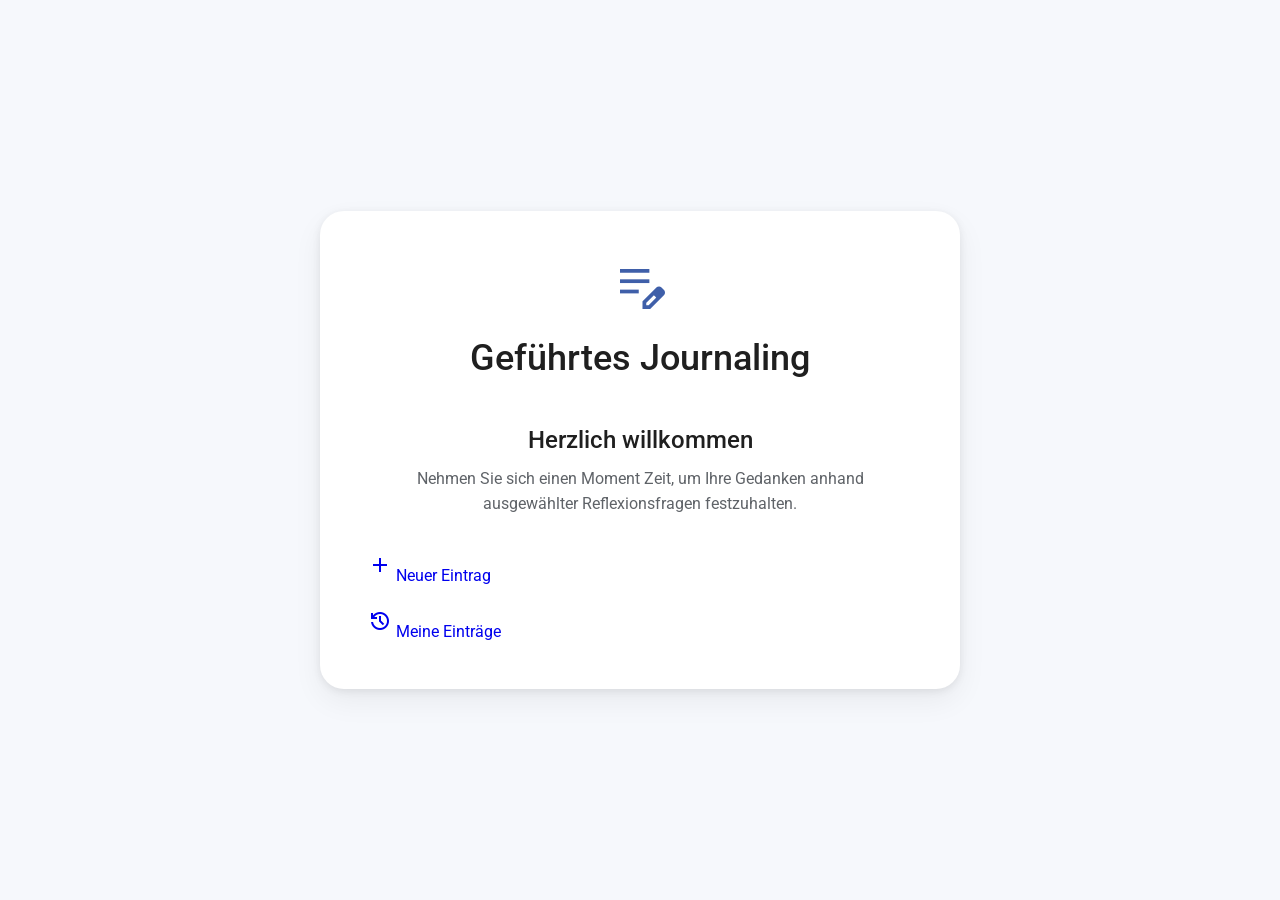
==== guided/index.html @ 05bd5ba2 "neuer eintrag geführtes j." ====
<!DOCTYPE html>
<html lang="de">

<head>
    <meta charset="UTF-8">
    <meta name="viewport" content="width=device-width, initial-scale=1.0">

    <title>Geführtes Journaling</title>

    <!-- Google Fonts -->
    <link rel="stylesheet"
        href="https://fonts.googleapis.com/css2?family=Roboto:wght@300;400;500;700&display=swap">

    <!-- Material Symbols -->
    <link rel="stylesheet"
        href="https://fonts.googleapis.com/css2?family=Material+Symbols+Outlined">

    <!-- Material Web -->
    <script type="module" src="https://esm.run/@material/web/all.js"></script>

    <!-- Gemeinsames CSS -->
    <link rel="stylesheet" href="../shared/css/style.css">
</head>

<body>

    <main class="page-container">

        <header class="page-header">

            <span class="material-symbols-outlined page-logo" aria-hidden="true">
                edit_note
            </span>

            <h1>Geführtes Journaling</h1>

        </header>

        <section class="intro-section">

            <h2>Herzlich willkommen</h2>

            <p>
                Nehmen Sie sich einen Moment Zeit, um Ihre Gedanken
                anhand ausgewählter Reflexionsfragen festzuhalten.
            </p>

        </section>

        <section class="action-section">

            <a href="new_entry.html">
                <md-filled-button id="newEntryButton">

                    <span slot="icon" class="material-symbols-outlined">
                        add
                    </span>

                    Neuer Eintrag

                </md-filled-button>
            </a>

            <a href="entries.html">
                <md-outlined-button id="myEntriesButton">

                    <span slot="icon" class="material-symbols-outlined">
                        history
                    </span>

                    Meine Einträge

                </md-outlined-button>
            </a>

        </section>

    </main>

</body>

</html>
---- shared/css/style.css ----
* {
    box-sizing: border-box;
}

:root {
    font-family: "Roboto", Arial, sans-serif;

    --md-sys-color-primary: #3F5FA9;
    --md-sys-color-on-primary: #FFFFFF;
    
    --md-sys-color-primary-container: #E2E8F9;
    --md-sys-color-on-primary-container: #1C366F;
   
    --md-sys-color-surface: #F6F8FC;
    --md-sys-color-on-surface: #1F1F1F;
    
    --md-sys-color-outline: #DADCE0;
    
    --md-text-secondary: #5F6368;
}

body {

min-height: 100vh;
margin: 0;

display: flex;
justify-content: center;
align-items: center;

background-color: var(--md-sys-color-surface);
color: var(--md-sys-color-on-surface);

}

.page-container {
    width: min(100% - 32px, 640px);
    padding: 48px;

    background-color: #ffffff;
    border-radius: 24px;

    box-shadow:
        0 2px 8px rgba(0, 0, 0, 0.08),
        0 12px 30px rgba(0, 0, 0, 0.06);
}

/* Hauptbereich */

.page-header {
    display: flex;
    flex-direction: column;
    align-items: center;
    margin-bottom: 45px;
    text-align: center;
}

.page-logo {
    margin-bottom: 18px;
    font-size: 60px;
    color: var(--md-sys-color-primary);
}

.page-header h1 {
    margin: 0;
    font-size: 2.25rem;
    font-weight: 500;
    line-height: 1.2;
}

/* Einführung */

.intro-section {
    margin-bottom: 40px;
    text-align: center;
}

.intro-section h2 {
    margin: 0 0 12px;
    font-size: 1.5rem;
    font-weight: 500;
}

.intro-section p {
    max-width: 480px;
    margin: 0 auto;

    font-size: 1rem;
    line-height: 1.6;
    color: var(--md-text-secondary)
}

/* Schaltflächen */

.action-section  {
    display: flex;
    flex-direction: column;
    gap: 28px;
}

.action-section md-filled-button,
.action-section md-outlined-button {
    width: 100%;

    --md-filled-button-container-height: 50px;
    --md-outlined-button-container-height: 50px;
}

.action-section .material-symbols-outlined {
    position: relative;
    top: -4px;
}

/* Freies Journaling */

.journal-section{

    margin-bottom:40px;

}

.journal-section md-outlined-text-field{

    width:100%;

    --md-outlined-text-field-container-height:320px;

}

/* Journaling */

.journal-section {
    margin-bottom: 40px;
}

.journal-label {
    display: block;
    text-align: center;

    margin-bottom: 10px;

    font-size: 0.95rem;
    font-weight: 500;

    color: var(--md-sys-color-on-surface);
}

#journalText {
    width: 100%;
    min-height: 320px;

    padding: 16px;

    font-family: inherit;
    font-size: 1rem;
    line-height: 1.6;

    color: var(--md-sys-color-on-surface);

    background-color: #ffffff;

    border: 1px solid var(--md-sys-color-outline);
    border-radius: 16px;

    resize: vertical;

    transition: border-color 0.2s ease, box-shadow 0.2s ease;
}

#journalText:focus {
    outline: none;

    border-color: var(--md-sys-color-primary);

    box-shadow: 0 0 0 3px rgba(63, 95, 169, 0.15);
}

#journalText::placeholder {
    color: var(--md-text-secondary);
}

.action-section a {
    text-decoration: none;
    display: block;
}

.action-section a md-filled-button,
.action-section a md-outlined-button {
    width: 100%;
}

/* Eintragsübersicht */

.entries-page {
    max-width: 720px;
}

.entries-container {
    display: flex;
    flex-direction: column;
    gap: 32px;

    margin-bottom: 40px;
}

.entry-date-group {
    display: flex;
    flex-direction: column;
    gap: 14px;
}

.entry-date-heading {
    margin: 0;

    font-size: 1.1rem;
    font-weight: 500;

    color: var(--md-sys-color-on-surface);
}

.entry-card {
    padding: 20px;

    background-color: #ffffff;

    border: 1px solid var(--md-sys-color-outline);
    border-radius: 16px;

    box-shadow: 0 2px 8px rgba(0, 0, 0, 0.05);
}

.entry-preview {
    margin: 0;

    line-height: 1.6;
    color: var(--md-text-secondary);
}

.entry-full-text {
    margin: 16px 0 0;

    line-height: 1.7;
    white-space: pre-wrap;

    color: var(--md-sys-color-on-surface);
}

.entry-card-actions {
    display: flex;
    justify-content: flex-end;

    margin-top: 12px;
}

.entry-toggle-button {
    border: none;
    padding: 8px 0;

    font: inherit;
    font-weight: 500;

    color: var(--md-sys-color-primary);
    background: transparent;

    cursor: pointer;
}

.entry-toggle-button:hover {
    text-decoration: underline;
}

.empty-state {
    padding: 32px 20px;

    text-align: center;
    color: var(--md-text-secondary);

    border: 1px dashed var(--md-sys-color-outline);
    border-radius: 16px;
}

.hidden {
    display: none;
}

/* Responsives Design */

@media (max-width: 600px) {
    body {
        align-items: flex-start;
    }

    .page-container {
        width: 100%;
        min-height: 100vh;
        padding: 32px 24px;

        border-radius: 0;
        box-shadow: none;
    }

    .page-header {
        margin-top: 32px;
        margin-bottom: 32px;
    }

    .page-header h1 {
        font-size: 1.75rem;
    }

    .intro-section {
        margin-bottom: 32px;
    }
}
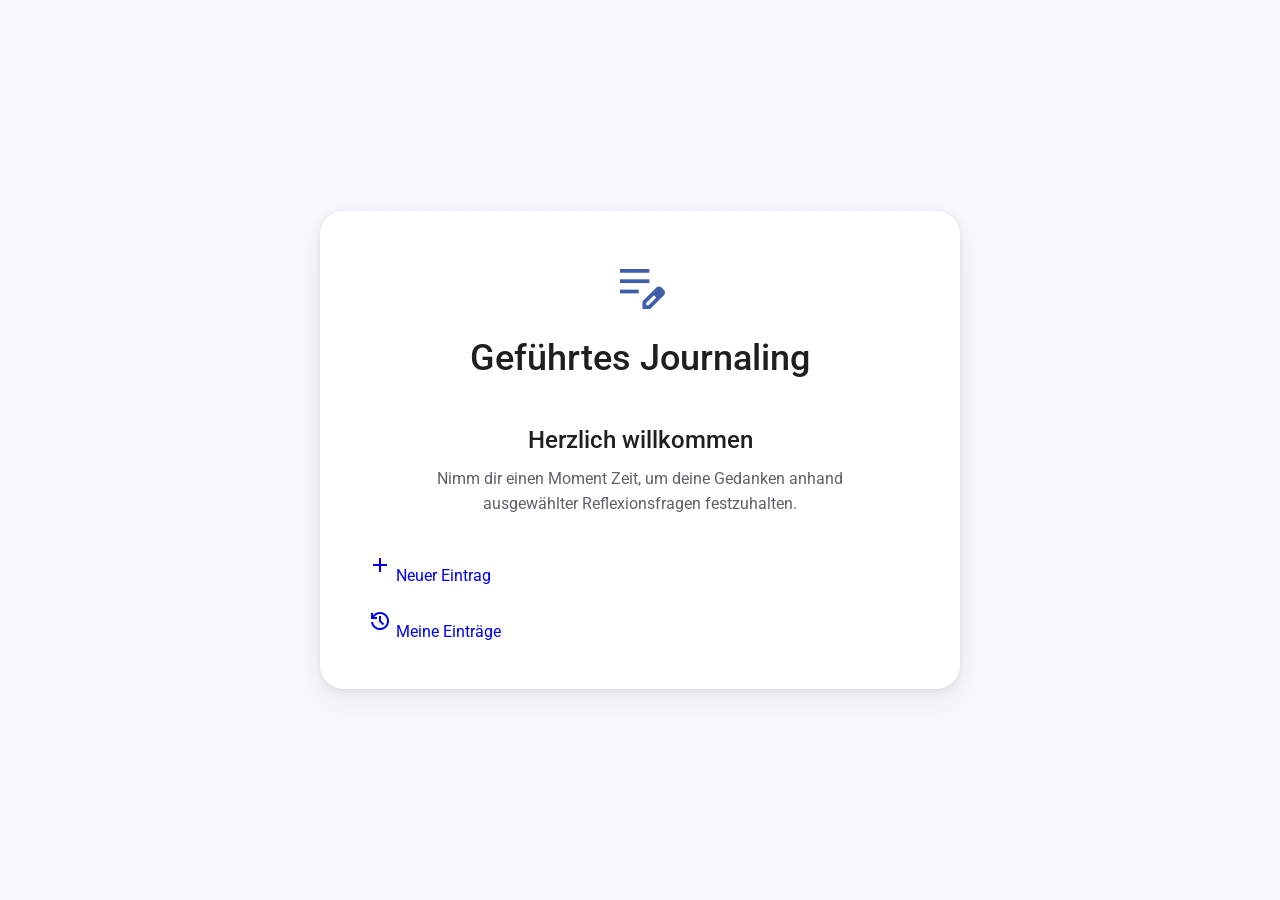
==== commit ccf2e416: "textänderungen" ====
--- a/guided/index.html
+++ b/guided/index.html
@@ -41,7 +41,7 @@
             <h2>Herzlich willkommen</h2>
 
             <p>
-                Nehmen Sie sich einen Moment Zeit, um Ihre Gedanken
+                Nimm dir einen Moment Zeit, um deine Gedanken
                 anhand ausgewählter Reflexionsfragen festzuhalten.
             </p>
 
--- a/shared/css/style.css
+++ b/shared/css/style.css
@@ -283,6 +283,112 @@
     display: none;
 }
 
+/* Geführtes Journaling */
+
+.guided-progress-section {
+    margin-bottom: 16px;
+    text-align: center;
+}
+
+.question-progress {
+    margin: 0;
+
+    font-size: 0.9rem;
+    font-weight: 500;
+
+    color: var(--md-sys-color-primary);
+}
+
+.guided-question-section {
+    margin-bottom: 40px;
+}
+
+.question-heading {
+    margin: 0 0 28px;
+
+    font-size: 1.5rem;
+    font-weight: 500;
+    line-height: 1.4;
+
+    text-align: center;
+    color: var(--md-sys-color-on-surface);
+}
+
+#answerText {
+    width: 100%;
+    min-height: 260px;
+
+    padding: 16px;
+
+    font-family: inherit;
+    font-size: 1rem;
+    line-height: 1.6;
+
+    color: var(--md-sys-color-on-surface);
+    background-color: #ffffff;
+
+    border: 1px solid var(--md-sys-color-outline);
+    border-radius: 16px;
+
+    resize: vertical;
+
+    transition:
+        border-color 0.2s ease,
+        box-shadow 0.2s ease;
+}
+
+#answerText:focus {
+    outline: none;
+
+    border-color: var(--md-sys-color-primary);
+
+    box-shadow: 0 0 0 3px rgba(63, 95, 169, 0.15);
+}
+
+#answerText::placeholder {
+    color: var(--md-text-secondary);
+}
+
+/* Geführte Einträge */
+
+.guided-entry-content {
+    margin-top: 8px;
+}
+
+.guided-answer-block {
+    padding: 18px 0;
+
+    border-bottom: 1px solid var(--md-sys-color-outline);
+}
+
+.guided-answer-block:first-child {
+    padding-top: 0;
+}
+
+.guided-answer-block:last-child {
+    padding-bottom: 0;
+    border-bottom: none;
+}
+
+.guided-answer-question {
+    margin: 0 0 8px;
+
+    font-size: 1rem;
+    font-weight: 500;
+    line-height: 1.5;
+
+    color: var(--md-sys-color-on-surface);
+}
+
+.guided-answer-text {
+    margin: 0;
+
+    line-height: 1.7;
+    white-space: pre-wrap;
+
+    color: var(--md-text-secondary);
+}
+
 /* Responsives Design */
 
 @media (max-width: 600px) {
